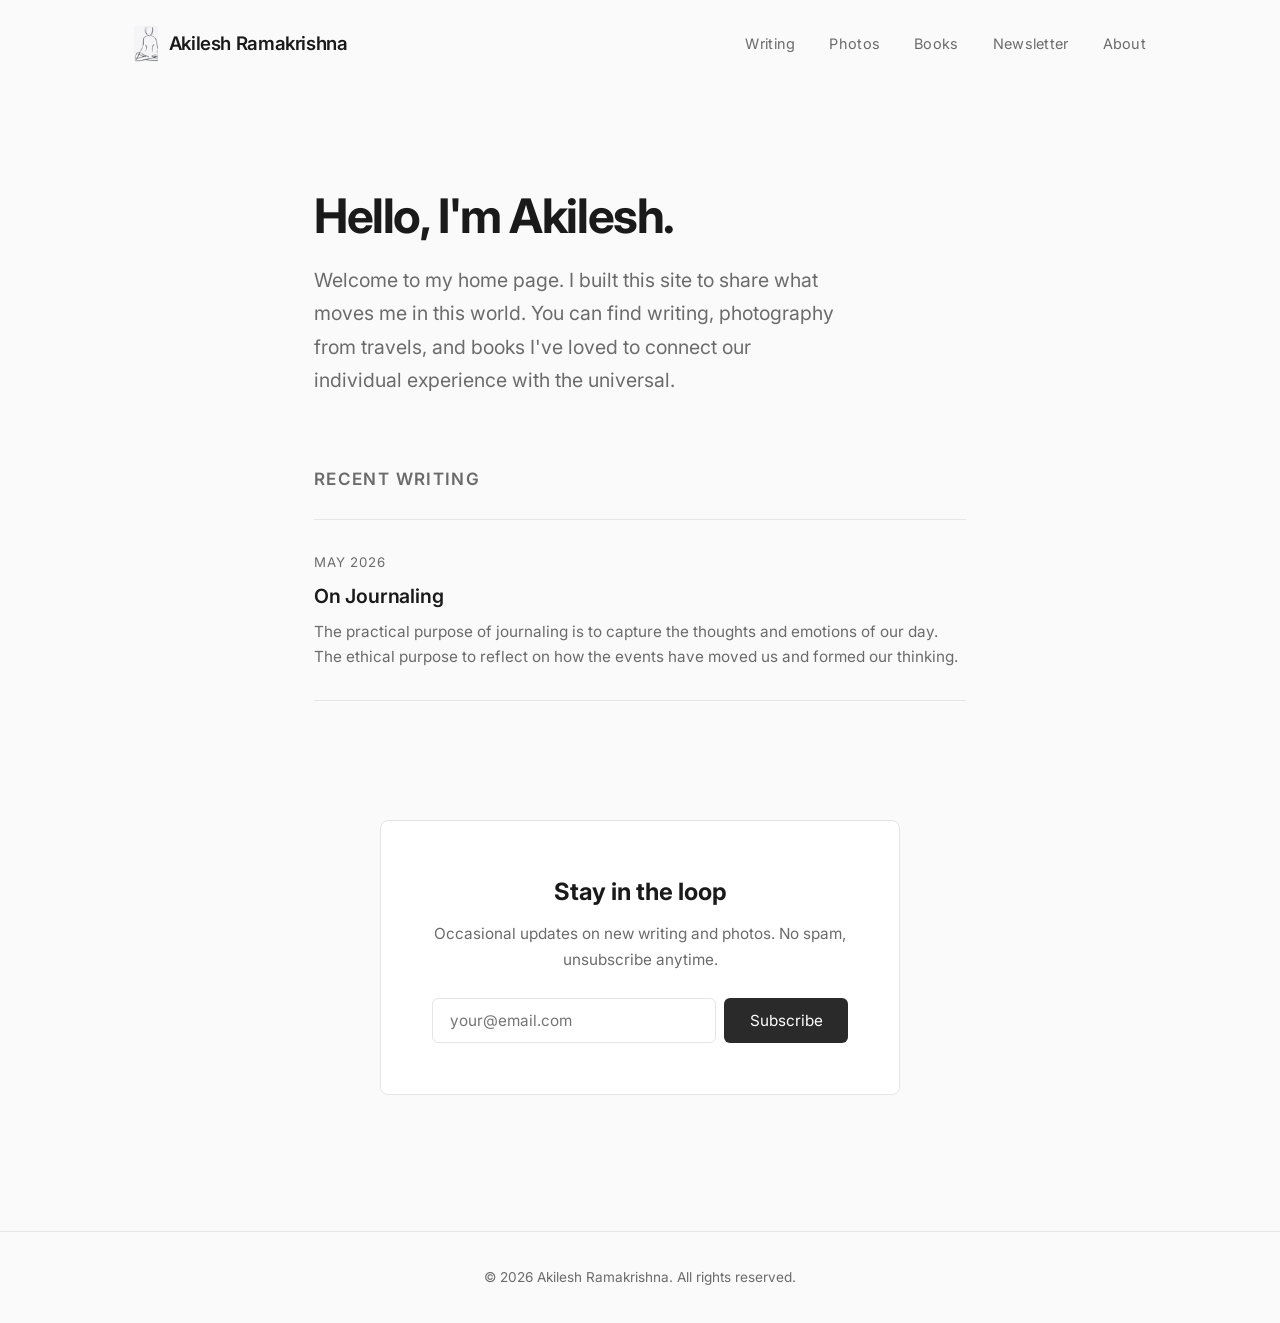
==== index.html @ 3a2b8339 "Initial site launch" ====
<!DOCTYPE html>
<html lang="en">
<head>
  <meta charset="UTF-8">
  <meta name="viewport" content="width=device-width, initial-scale=1.0">
  <title>Akilesh Ramakrishna</title>
  <meta name="description" content="Personal website of Akilesh Ramakrishna — writing, photography, books, and more.">
  <link rel="preconnect" href="https://fonts.googleapis.com">
  <link href="https://fonts.googleapis.com/css2?family=Inter:wght@400;500;600;700&display=swap" rel="stylesheet">
  <link rel="stylesheet" href="style.css">
</head>
<body>
  <nav class="site-nav">
    <a href="index.html" class="site-nav__logo"><img src="meditation_logo.png" alt="Logo">Akilesh Ramakrishna</a>
    <button class="nav-toggle" aria-label="Menu" onclick="document.querySelector('.site-nav__links').classList.toggle('open')">
      <span></span><span></span><span></span>
    </button>
    <ul class="site-nav__links">
      <li><a href="writing.html">Writing</a></li>
      <li><a href="photos.html">Photos</a></li>
      <li><a href="books.html">Books</a></li>
      <li><a href="newsletter.html">Newsletter</a></li>
      <li><a href="about.html">About</a></li>
    </ul>
  </nav>

  <main class="container">
    <section class="hero">
      <h1 class="hero__title">Hello, I'm Akilesh.</h1>
      <p class="hero__subtitle">
        Welcome to my home page. I built this site to share what moves me in this world. You can find writing, photography from travels, and books I've loved to connect our individual experience with the universal.
      </p>
    </section>

    <section style="padding-bottom: 3rem;">
      <h2 style="font-size: 1rem; font-weight: 600; text-transform: uppercase; letter-spacing: 0.08em; color: var(--color-text-muted); margin-bottom: 1.5rem;">Recent Writing</h2>
      <div class="card-list">
        <a href="on-journaling.html" class="card">
          <div class="card__date">May 2026</div>
          <div class="card__title">On Journaling</div>
          <div class="card__excerpt">The practical purpose of journaling is to capture the thoughts and emotions of our day. The ethical purpose to reflect on how the events have moved us and formed our thinking.</div>
        </a>
      </div>
    </section>

    <section class="newsletter-section">
      <div class="newsletter-box">
        <h2 class="newsletter-box__title">Stay in the loop</h2>
        <p class="newsletter-box__desc">Occasional updates on new writing and photos. No spam, unsubscribe anytime.</p>
        <form class="newsletter-form" action="https://YOUR_MAILCHIMP_URL" method="post" target="_blank">
          <input type="email" name="EMAIL" placeholder="your@email.com" required>
          <button type="submit">Subscribe</button>
        </form>
      </div>
    </section>
  </main>

  <footer class="site-footer">
    &copy; 2026 Akilesh Ramakrishna. All rights reserved.
  </footer>
</body>
</html>
---- style.css ----
/* ── Reset & Base ── */
*, *::before, *::after { box-sizing: border-box; margin: 0; padding: 0; }

:root {
  --color-bg: #fafafa;
  --color-text: #1a1a1a;
  --color-text-muted: #6b6b6b;
  --color-accent: #2a2a2a;
  --color-border: #e5e5e5;
  --color-card-bg: #ffffff;
  --color-hover: #f0f0f0;
  --font-sans: 'Inter', -apple-system, BlinkMacSystemFont, 'Segoe UI', Roboto, sans-serif;
  --font-serif: 'Georgia', 'Times New Roman', serif;
  --max-width: 720px;
  --max-width-wide: 1080px;
}

html { font-size: 17px; scroll-behavior: smooth; }

body {
  font-family: var(--font-sans);
  color: var(--color-text);
  background: var(--color-bg);
  line-height: 1.7;
  -webkit-font-smoothing: antialiased;
}

a { color: var(--color-text); text-decoration: none; }
a:hover { color: var(--color-text-muted); }

img { max-width: 100%; height: auto; display: block; }

/* ── Navigation ── */
.site-nav {
  display: flex;
  align-items: center;
  justify-content: space-between;
  max-width: var(--max-width-wide);
  margin: 0 auto;
  padding: 1.5rem 2rem;
}

.site-nav__logo {
  font-size: 1.1rem;
  font-weight: 600;
  letter-spacing: -0.02em;
  display: flex;
  align-items: center;
  gap: 0.6rem;
}

.site-nav__logo img {
  height: 36px;
  width: auto;
}

.site-nav__links {
  display: flex;
  gap: 2rem;
  list-style: none;
}

.site-nav__links a {
  font-size: 0.85rem;
  color: var(--color-text-muted);
  letter-spacing: 0.02em;
  transition: color 0.2s;
}

.site-nav__links a:hover,
.site-nav__links a.active {
  color: var(--color-text);
}

/* Mobile nav toggle */
.nav-toggle { display: none; background: none; border: none; cursor: pointer; padding: 0.5rem; }
.nav-toggle span { display: block; width: 20px; height: 2px; background: var(--color-text); margin: 4px 0; transition: 0.3s; }

/* ── Layout ── */
.container { max-width: var(--max-width); margin: 0 auto; padding: 0 2rem; }
.container--wide { max-width: var(--max-width-wide); margin: 0 auto; padding: 0 2rem; }

/* ── Hero (Home) ── */
.hero {
  padding: 6rem 0 4rem;
  text-align: left;
}

.hero__title {
  font-size: 2.8rem;
  font-weight: 700;
  letter-spacing: -0.03em;
  line-height: 1.15;
  margin-bottom: 1.2rem;
}

.hero__subtitle {
  font-size: 1.15rem;
  color: var(--color-text-muted);
  max-width: 520px;
  line-height: 1.7;
}

/* ── Section headers ── */
.section-header {
  padding: 4rem 0 2rem;
}

.section-header__title {
  font-size: 2rem;
  font-weight: 700;
  letter-spacing: -0.02em;
}

.section-header__desc {
  color: var(--color-text-muted);
  margin-top: 0.5rem;
  font-size: 0.95rem;
}

/* ── Cards (Writing / Books) ── */
.card-list {
  display: flex;
  flex-direction: column;
  gap: 1px;
  border-top: 1px solid var(--color-border);
}

.card {
  display: block;
  padding: 1.8rem 0;
  border-bottom: 1px solid var(--color-border);
  transition: background 0.15s;
}

.card:hover { background: var(--color-hover); margin: 0 -2rem; padding: 1.8rem 2rem; }

.card__date {
  font-size: 0.78rem;
  color: var(--color-text-muted);
  text-transform: uppercase;
  letter-spacing: 0.06em;
  margin-bottom: 0.4rem;
}

.card__title {
  font-size: 1.15rem;
  font-weight: 600;
  margin-bottom: 0.4rem;
  letter-spacing: -0.01em;
}

.card__excerpt {
  font-size: 0.9rem;
  color: var(--color-text-muted);
  line-height: 1.6;
}

/* ── Photo Grid ── */
.photo-grid {
  display: grid;
  grid-template-columns: repeat(3, 1fr);
  gap: 4px;
}

.photo-grid__item {
  aspect-ratio: 1;
  overflow: hidden;
  cursor: pointer;
  position: relative;
}

.photo-grid__item img {
  width: 100%;
  height: 100%;
  object-fit: cover;
  transition: transform 0.3s ease;
}

.photo-grid__item:hover img {
  transform: scale(1.03);
}

/* Photo lightbox */
.lightbox {
  display: none;
  position: fixed;
  inset: 0;
  background: rgba(0,0,0,0.92);
  z-index: 1000;
  align-items: center;
  justify-content: center;
  cursor: pointer;
}

.lightbox.active { display: flex; }

.lightbox img {
  max-width: 90vw;
  max-height: 90vh;
  object-fit: contain;
}

.lightbox__caption {
  position: absolute;
  bottom: 2rem;
  left: 50%;
  transform: translateX(-50%);
  color: #ccc;
  font-size: 0.85rem;
}

.lightbox__close {
  position: absolute;
  top: 1.5rem;
  right: 2rem;
  color: #fff;
  font-size: 1.5rem;
  cursor: pointer;
  background: none;
  border: none;
}

/* ── Books ── */
.book-card {
  display: flex;
  gap: 1.5rem;
  padding: 1.8rem 0;
  border-bottom: 1px solid var(--color-border);
}

.book-card__cover {
  width: 80px;
  height: 120px;
  background: var(--color-border);
  border-radius: 4px;
  flex-shrink: 0;
  display: flex;
  align-items: center;
  justify-content: center;
  font-size: 0.7rem;
  color: var(--color-text-muted);
}

.book-card__info { flex: 1; }

.book-card__title {
  font-size: 1.05rem;
  font-weight: 600;
  margin-bottom: 0.2rem;
}

.book-card__author {
  font-size: 0.85rem;
  color: var(--color-text-muted);
  margin-bottom: 0.5rem;
}

.book-card__notes {
  font-size: 0.88rem;
  color: var(--color-text-muted);
  line-height: 1.6;
}

/* ── Newsletter ── */
.newsletter-section {
  padding: 4rem 0;
}

.newsletter-box {
  background: var(--color-card-bg);
  border: 1px solid var(--color-border);
  border-radius: 8px;
  padding: 3rem;
  text-align: center;
  max-width: 520px;
  margin: 0 auto;
}

.newsletter-box__title {
  font-size: 1.4rem;
  font-weight: 700;
  margin-bottom: 0.5rem;
}

.newsletter-box__desc {
  color: var(--color-text-muted);
  font-size: 0.9rem;
  margin-bottom: 1.5rem;
}

.newsletter-form {
  display: flex;
  gap: 0.5rem;
}

.newsletter-form input[type="email"] {
  flex: 1;
  padding: 0.7rem 1rem;
  border: 1px solid var(--color-border);
  border-radius: 6px;
  font-size: 0.9rem;
  font-family: var(--font-sans);
  outline: none;
  transition: border-color 0.2s;
}

.newsletter-form input[type="email"]:focus {
  border-color: var(--color-accent);
}

.newsletter-form button {
  padding: 0.7rem 1.5rem;
  background: var(--color-accent);
  color: #fff;
  border: none;
  border-radius: 6px;
  font-size: 0.9rem;
  font-family: var(--font-sans);
  cursor: pointer;
  transition: opacity 0.2s;
}

.newsletter-form button:hover { opacity: 0.85; }

/* ── About ── */
.about-section {
  padding: 4rem 0;
}

.about-content {
  display: flex;
  gap: 3rem;
  align-items: flex-start;
}

.about-photo {
  width: 200px;
  height: 200px;
  border-radius: 50%;
  background: var(--color-border);
  flex-shrink: 0;
  display: flex;
  align-items: center;
  justify-content: center;
  font-size: 0.8rem;
  color: var(--color-text-muted);
  overflow: hidden;
}

.about-photo img {
  width: 100%;
  height: 100%;
  object-fit: cover;
}

.about-text { flex: 1; }

.about-text p {
  margin-bottom: 1rem;
  line-height: 1.8;
}

.about-text p:last-child { margin-bottom: 0; }

/* ── Footer ── */
.site-footer {
  border-top: 1px solid var(--color-border);
  padding: 2rem;
  text-align: center;
  font-size: 0.8rem;
  color: var(--color-text-muted);
  margin-top: 4rem;
}

/* ── Responsive ── */
@media (max-width: 768px) {
  html { font-size: 16px; }

  .site-nav { padding: 1rem 1.5rem; }
  .site-nav__links { display: none; flex-direction: column; position: absolute; top: 60px; left: 0; right: 0; background: var(--color-bg); padding: 1rem 1.5rem; border-bottom: 1px solid var(--color-border); gap: 1rem; }
  .site-nav__links.open { display: flex; }
  .nav-toggle { display: block; }

  .container, .container--wide { padding: 0 1.5rem; }
  .hero { padding: 3rem 0 2rem; }
  .hero__title { font-size: 2rem; }

  .photo-grid { grid-template-columns: repeat(2, 1fr); }

  .about-content { flex-direction: column; align-items: center; text-align: center; }
  .about-photo { width: 150px; height: 150px; }

  .newsletter-form { flex-direction: column; }

  .book-card { flex-direction: column; gap: 1rem; }
}
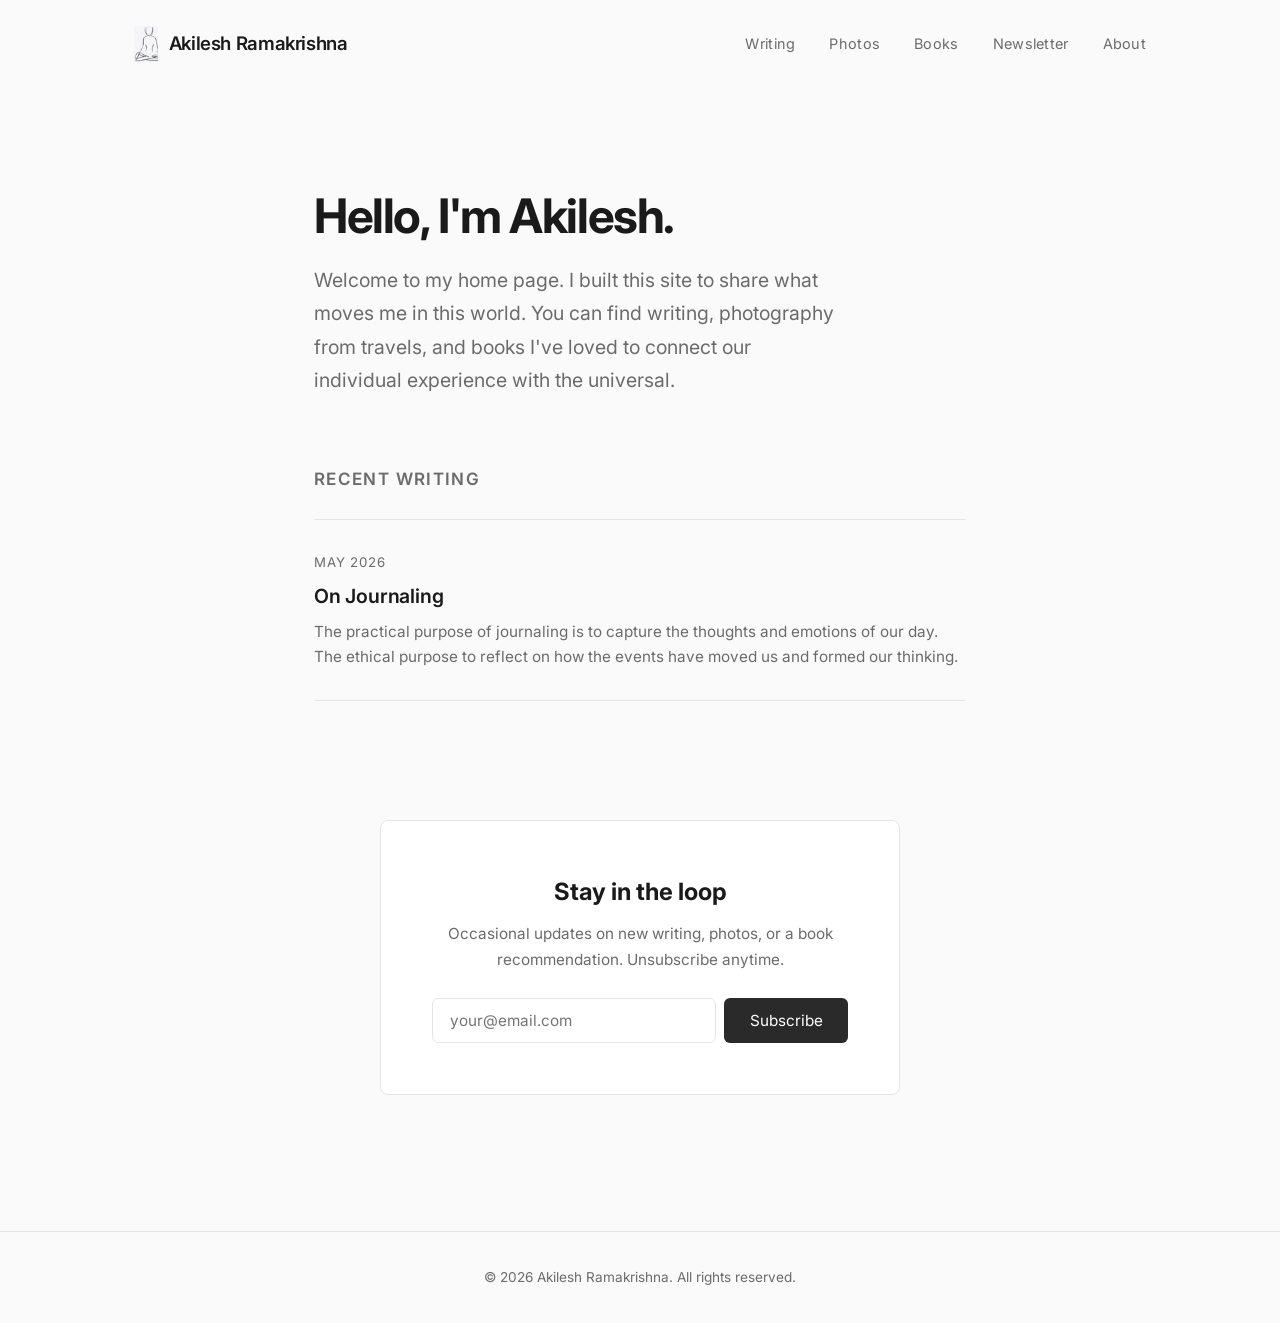
==== commit d8ba9622: "Wire up MailerLite newsletter signup with in-page thank-you - Point signup forms at MailerLite endpo" ====
--- a/index.html
+++ b/index.html
@@ -46,9 +46,11 @@
     <section class="newsletter-section">
       <div class="newsletter-box">
         <h2 class="newsletter-box__title">Stay in the loop</h2>
-        <p class="newsletter-box__desc">Occasional updates on new writing and photos. No spam, unsubscribe anytime.</p>
-        <form class="newsletter-form" action="https://YOUR_MAILCHIMP_URL" method="post" target="_blank">
-          <input type="email" name="EMAIL" placeholder="your@email.com" required>
+        <p class="newsletter-box__desc">Occasional updates on new writing, photos, or a book recommendation. Unsubscribe anytime.</p>
+        <form class="newsletter-form" action="https://assets.mailerlite.com/jsonp/2413271/forms/189576672859653472/subscribe" method="post" target="_blank">
+          <input type="email" name="fields[email]" placeholder="your@email.com" required>
+          <input type="hidden" name="ml-submit" value="1">
+          <input type="hidden" name="anticsrf" value="true">
           <button type="submit">Subscribe</button>
         </form>
       </div>
@@ -58,5 +60,22 @@
   <footer class="site-footer">
     &copy; 2026 Akilesh Ramakrishna. All rights reserved.
   </footer>
+
+  <script>
+    // Submit the MailerLite newsletter form in-page so visitors stay on the site.
+    document.querySelectorAll('.newsletter-form').forEach(function (form) {
+      form.addEventListener('submit', function (e) {
+        e.preventDefault();
+        var btn = form.querySelector('button[type="submit"]');
+        if (btn) { btn.disabled = true; btn.textContent = 'Subscribing…'; }
+        fetch(form.action, {
+          method: 'POST',
+          body: new URLSearchParams(new FormData(form))
+        }).catch(function () {}).finally(function () {
+          form.innerHTML = '<p class="newsletter-thanks">Thanks for subscribing!<span>You\'re on the list — I\'ll be in touch.</span></p>';
+        });
+      });
+    });
+  </script>
 </body>
 </html>
--- a/style.css
+++ b/style.css
@@ -323,6 +323,20 @@
 
 .newsletter-form button:hover { opacity: 0.85; }
 
+.newsletter-thanks {
+  color: var(--color-text);
+  font-weight: 600;
+  padding: 0.5rem 0;
+}
+.newsletter-thanks span {
+  display: block;
+  color: var(--color-text-muted);
+  font-weight: 400;
+  font-size: 0.9rem;
+  margin-top: 0.3rem;
+}
+.newsletter-form button[disabled] { opacity: 0.6; cursor: default; }
+
 /* ── About ── */
 .about-section {
   padding: 4rem 0;
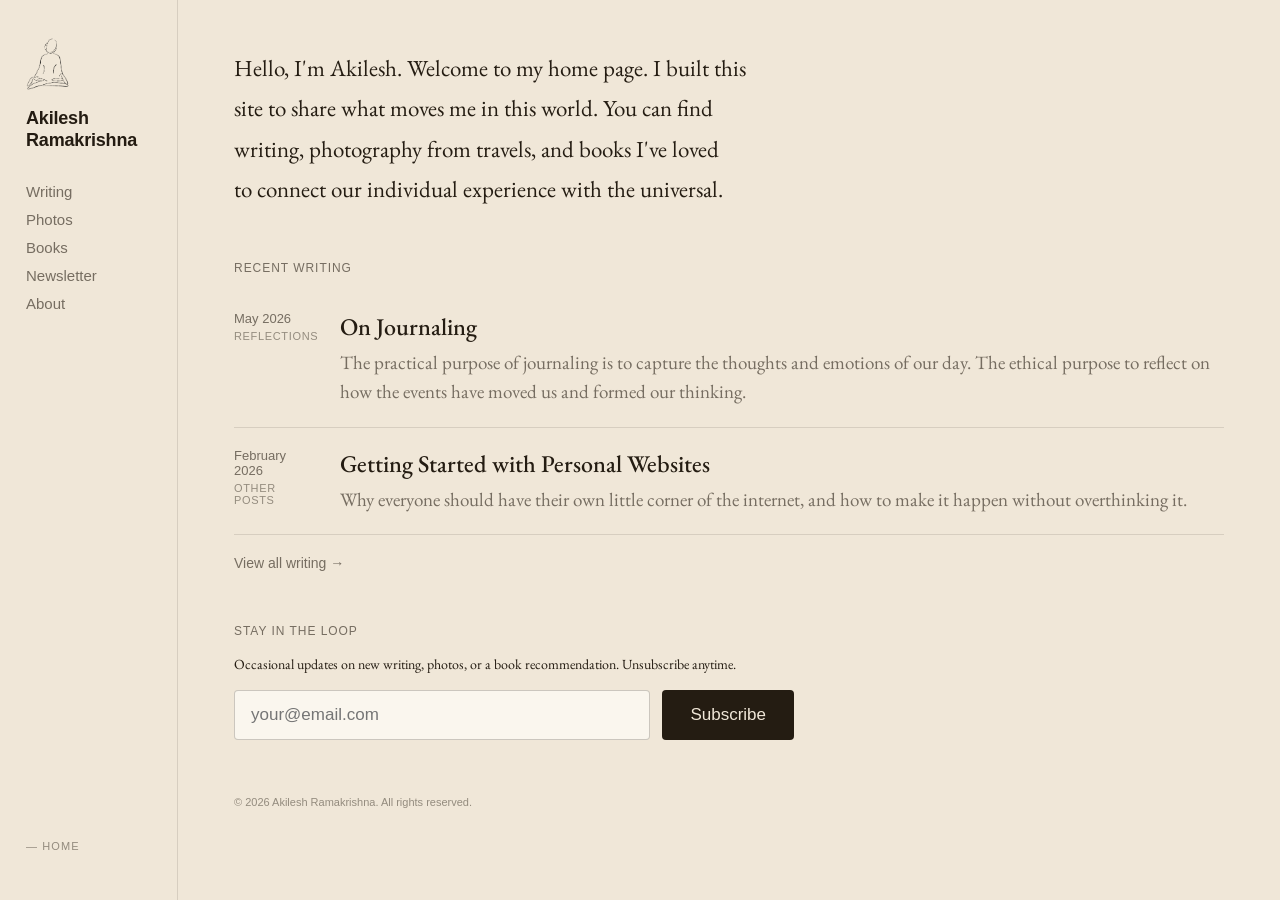
==== commit 4a2142bf: "Redesign site: sidebar layout, palette, photos page, books covers, sketch logo" ====
--- a/index.html
+++ b/index.html
@@ -4,76 +4,99 @@
   <meta charset="UTF-8">
   <meta name="viewport" content="width=device-width, initial-scale=1.0">
   <title>Akilesh Ramakrishna</title>
-  <meta name="description" content="Personal website of Akilesh Ramakrishna — writing, photography, books, and more.">
+  <meta name="description" content="Personal site of Akilesh Ramakrishna — writing, photography, and books.">
   <link rel="preconnect" href="https://fonts.googleapis.com">
-  <link href="https://fonts.googleapis.com/css2?family=Inter:wght@400;500;600;700&display=swap" rel="stylesheet">
-  <link rel="stylesheet" href="style.css">
+  <link rel="preconnect" href="https://fonts.gstatic.com" crossorigin>
+  <link href="https://fonts.googleapis.com/css2?family=EB+Garamond:ital,wght@0,400;0,500;1,400&display=swap" rel="stylesheet">
+  <link rel="stylesheet" href="styles.css">
 </head>
 <body>
-  <nav class="site-nav">
-    <a href="index.html" class="site-nav__logo"><img src="meditation_logo.png" alt="Logo">Akilesh Ramakrishna</a>
-    <button class="nav-toggle" aria-label="Menu" onclick="document.querySelector('.site-nav__links').classList.toggle('open')">
-      <span></span><span></span><span></span>
-    </button>
-    <ul class="site-nav__links">
-      <li><a href="writing.html">Writing</a></li>
-      <li><a href="photos.html">Photos</a></li>
-      <li><a href="books.html">Books</a></li>
-      <li><a href="newsletter.html">Newsletter</a></li>
-      <li><a href="about.html">About</a></li>
-    </ul>
-  </nav>
 
-  <main class="container">
-    <section class="hero">
-      <h1 class="hero__title">Hello, I'm Akilesh.</h1>
-      <p class="hero__subtitle">
-        Welcome to my home page. I built this site to share what moves me in this world. You can find writing, photography from travels, and books I've loved to connect our individual experience with the universal.
-      </p>
-    </section>
+  <aside class="sidebar">
+    <a class="sidebar__name" href="index.html"><img class="sidebar__logo" src="sketch_transparent.png" alt="">Akilesh Ramakrishna</a>
+    <nav class="sidebar__nav">
+      <a href="writing.html">Writing</a>
+      <a href="photos.html">Photos</a>
+      <a href="books.html">Books</a>
+      <a href="newsletter.html">Newsletter</a>
+      <a href="about.html">About</a>
+    </nav>
+    <div class="sidebar__bottom">
+      <div class="sidebar__label">— home</div>
+    </div>
+  </aside>
 
-    <section style="padding-bottom: 3rem;">
-      <h2 style="font-size: 1rem; font-weight: 600; text-transform: uppercase; letter-spacing: 0.08em; color: var(--color-text-muted); margin-bottom: 1.5rem;">Recent Writing</h2>
-      <div class="card-list">
-        <a href="on-journaling.html" class="card">
-          <div class="card__date">May 2026</div>
-          <div class="card__title">On Journaling</div>
-          <div class="card__excerpt">The practical purpose of journaling is to capture the thoughts and emotions of our day. The ethical purpose to reflect on how the events have moved us and formed our thinking.</div>
-        </a>
+  <main class="main">
+    <div class="main__inner">
+
+      <!-- Intro -->
+      <p class="home-intro">Hello, I'm Akilesh. Welcome to my home page. I built this site to share what moves me in this world. You can find writing, photography from travels, and books I've loved to connect our individual experience with the universal.</p>
+
+      <!-- Recent writing -->
+      <div class="section-block">
+        <div class="section-label">Recent Writing</div>
+        <div id="recent"></div>
+        <a class="view-all" href="writing.html">View all writing →</a>
       </div>
-    </section>
 
-    <section class="newsletter-section">
-      <div class="newsletter-box">
-        <h2 class="newsletter-box__title">Stay in the loop</h2>
-        <p class="newsletter-box__desc">Occasional updates on new writing, photos, or a book recommendation. Unsubscribe anytime.</p>
-        <form class="newsletter-form" action="https://assets.mailerlite.com/jsonp/2413271/forms/189576672859653472/subscribe" method="post" target="_blank">
+      <!-- Newsletter signup -->
+      <div class="section-block">
+        <div class="section-label">Stay in the Loop</div>
+        <p class="lead" style="font-size:14px; margin-bottom:14px;">Occasional updates on new writing, photos, or a book recommendation. Unsubscribe anytime.</p>
+
+        <!-- ============================================================
+             MAILERLITE INTEGRATION (see newsletter.html for details).
+             Posts to MailerLite's subscribe endpoint; email field must be
+             name="fields[email]". Submits in-page via the script below.
+             ============================================================ -->
+        <form class="nl-form" action="https://assets.mailerlite.com/jsonp/2413271/forms/189576672859653472/subscribe" method="post" target="_blank">
           <input type="email" name="fields[email]" placeholder="your@email.com" required>
           <input type="hidden" name="ml-submit" value="1">
           <input type="hidden" name="anticsrf" value="true">
           <button type="submit">Subscribe</button>
         </form>
       </div>
-    </section>
+
+      <div class="footer">© 2026 Akilesh Ramakrishna. All rights reserved.</div>
+
+    </div>
   </main>
 
-  <footer class="site-footer">
-    &copy; 2026 Akilesh Ramakrishna. All rights reserved.
-  </footer>
+  <script>
+    /* Most recent articles (keep in sync with writing.html). */
+    const ARTICLES = [
+      { title: 'On Journaling', date: 'May 2026', cat: 'reflections', href: 'on-journaling.html',
+        excerpt: "The practical purpose of journaling is to capture the thoughts and emotions of our day. The ethical purpose to reflect on how the events have moved us and formed our thinking.", cover: null },
+      { title: 'Getting Started with Personal Websites', date: 'February 2026', cat: 'other', href: '#',
+        excerpt: "Why everyone should have their own little corner of the internet, and how to make it happen without overthinking it.", cover: null },
+    ];
+    const CAT_LABEL = { reflections: 'Reflections', photos: 'Photos', climate: 'Climate Finance', other: 'Other Posts' };
+    const esc = s => String(s).replace(/[&<>"]/g, c => ({ '&':'&amp;','<':'&lt;','>':'&gt;','"':'&quot;' }[c]));
 
-  <script>
-    // Submit the MailerLite newsletter form in-page so visitors stay on the site.
-    document.querySelectorAll('.newsletter-form').forEach(function (form) {
+    document.getElementById('recent').innerHTML = ARTICLES.slice(0, 3).map(a => `
+      <article class="article">
+        <div class="article__meta">
+          <div class="article__date">${esc(a.date)}</div>
+          <div class="article__cat">${esc(CAT_LABEL[a.cat] || '')}</div>
+        </div>
+        ${a.cover ? `<img class="article__thumb" src="${esc(a.cover)}" alt="">` : ''}
+        <div class="article__body">
+          <a class="article__title" href="${esc(a.href)}">${esc(a.title)}</a>
+          <div class="article__excerpt">${esc(a.excerpt)}</div>
+        </div>
+      </article>`).join('');
+
+    // In-page MailerLite submit
+    document.querySelectorAll('.nl-form').forEach(function (form) {
       form.addEventListener('submit', function (e) {
         e.preventDefault();
         var btn = form.querySelector('button[type="submit"]');
         if (btn) { btn.disabled = true; btn.textContent = 'Subscribing…'; }
-        fetch(form.action, {
-          method: 'POST',
-          body: new URLSearchParams(new FormData(form))
-        }).catch(function () {}).finally(function () {
-          form.innerHTML = '<p class="newsletter-thanks">Thanks for subscribing!<span>You\'re on the list — I\'ll be in touch.</span></p>';
-        });
+        fetch(form.action, { method: 'POST', body: new URLSearchParams(new FormData(form)) })
+          .catch(function () {})
+          .finally(function () {
+            form.outerHTML = '<p class="nl-thanks">Thanks for subscribing!<span>You\'re on the list — I\'ll be in touch.</span></p>';
+          });
       });
     });
   </script>
--- a/styles.css
+++ b/styles.css
@@ -0,0 +1,423 @@
+/* ============================================================
+   Shared design system — Akilesh Ramakrishna
+   Used by: index, writing, books, newsletter, about, articles
+   (photos.html has its own self-contained styles)
+   ============================================================ */
+
+:root {
+  --bg: #f0e7d8;            /* warm beige */
+  --text: #241c12;          /* dark warm brown */
+  --muted: rgba(36, 28, 18, 0.6);
+  --muted-2: rgba(36, 28, 18, 0.45);
+  --faint: rgba(36, 28, 18, 0.72);
+  --border: rgba(36, 28, 18, 0.12);
+  --line: rgba(36, 28, 18, 0.22);     /* pill / control borders */
+  --sidebar-border: rgba(36, 28, 18, 0.12);
+  --serif: 'EB Garamond', Georgia, 'Times New Roman', serif;
+  --sans: -apple-system, BlinkMacSystemFont, 'Segoe UI', Roboto, sans-serif;
+}
+
+* { box-sizing: border-box; margin: 0; padding: 0; }
+
+body {
+  font-family: var(--sans);
+  background: var(--bg);
+  color: var(--text);
+  display: flex;
+  height: 100vh;
+  overflow: hidden;
+  -webkit-font-smoothing: antialiased;
+  text-rendering: optimizeLegibility;
+}
+
+/* ── Sidebar ──────────────────────────────────────────────── */
+.sidebar {
+  width: 178px;
+  flex: 0 0 178px;
+  height: 100vh;
+  padding: 34px 26px;
+  border-right: 0.5px solid var(--sidebar-border);
+  display: flex;
+  flex-direction: column;
+}
+.sidebar__logo { display: block; height: 60px; width: auto; margin-bottom: 14px; }
+.sidebar__name {
+  font-family: var(--sans);
+  font-size: 18px;
+  font-weight: 600;
+  color: var(--text);
+  text-decoration: none;
+  display: block;
+  margin-bottom: 32px;
+  letter-spacing: -0.01em;
+  line-height: 1.2;
+}
+.sidebar__nav { display: flex; flex-direction: column; gap: 11px; }
+.sidebar__nav a {
+  font-family: var(--sans);
+  font-size: 15px;
+  color: var(--muted);
+  text-decoration: none;
+  transition: color 0.15s;
+  width: max-content;
+}
+.sidebar__nav a:hover { color: var(--text); }
+.sidebar__nav a.active { color: var(--text); font-weight: 500; }
+
+.sidebar__bottom { margin-top: auto; }
+.sidebar__label {
+  font-family: var(--sans);
+  font-size: 11px;
+  text-transform: uppercase;
+  letter-spacing: 0.1em;
+  color: var(--muted-2);
+  margin-bottom: 14px;
+}
+
+/* Filter pills (match the photos page toggle buttons) */
+.sidebar__filters { display: flex; flex-direction: column; align-items: flex-start; gap: 8px; }
+.filter-link {
+  font-family: var(--sans);
+  font-size: 12px;
+  color: var(--muted);
+  background: transparent;
+  border: 0.5px solid var(--line);
+  border-radius: 999px;
+  padding: 6px 13px;
+  cursor: pointer;
+  width: max-content;
+  transition: color 0.15s, background 0.15s, border-color 0.15s;
+}
+.filter-link:hover { color: var(--text); border-color: rgba(36, 28, 18, 0.4); }
+.filter-link.active { color: var(--bg); background: var(--text); border-color: var(--text); }
+
+/* ── Main content (left-justified, fills the page) ────────── */
+.main {
+  flex: 1;
+  height: 100vh;
+  overflow-y: auto;
+  padding: 48px 56px;
+}
+.main__inner { max-width: none; }
+
+.section-label {
+  font-family: var(--sans);
+  font-size: 12px;
+  text-transform: uppercase;
+  letter-spacing: 0.08em;
+  color: var(--muted);
+  margin-bottom: 16px;
+}
+.section-block { margin-bottom: 52px; }
+
+/* ── Writing rows ─────────────────────────────────────────── */
+.year-divider {
+  font-family: var(--sans);
+  font-size: 13px;
+  text-transform: uppercase;
+  letter-spacing: 0.14em;
+  color: var(--muted);
+  margin: 32px 0 12px;
+}
+.year-divider:first-child { margin-top: 0; }
+.article {
+  display: flex;
+  gap: 22px;
+  align-items: flex-start;
+  padding: 20px 0;
+  border-bottom: 0.5px solid var(--border);
+}
+.article__meta { flex: 0 0 84px; min-width: 84px; }
+.article__date { font-family: var(--sans); font-size: 13px; color: var(--muted); }
+.article__cat {
+  font-family: var(--sans);
+  font-size: 11px;
+  text-transform: uppercase;
+  letter-spacing: 0.06em;
+  color: var(--muted-2);
+  margin-top: 4px;
+}
+.article__thumb {
+  flex: 0 0 96px;
+  width: 96px;
+  height: 64px;
+  border-radius: 2px;
+  object-fit: cover;
+}
+.article__body { flex: 1; }
+.article__title {
+  font-family: var(--serif);
+  font-size: 24px;
+  font-weight: 500;
+  color: var(--text);
+  text-decoration: none;
+  display: block;
+  transition: color 0.15s;
+}
+.article__title:hover { color: var(--faint); }
+.article__excerpt {
+  font-family: var(--serif);
+  font-size: 19px;
+  line-height: 1.55;
+  color: var(--muted);
+  margin-top: 6px;
+}
+
+/* ── Books ────────────────────────────────────────────────── */
+.reading-grid {
+  display: grid;
+  grid-template-columns: repeat(2, 1fr);
+  gap: 16px;
+  max-width: 680px;
+  margin-bottom: 8px;
+}
+.read-card {
+  display: flex;
+  gap: 14px;
+  border: 0.5px solid var(--border);
+  border-radius: 4px;
+  padding: 15px;
+}
+.read-card__cover {
+  flex: 0 0 60px;
+  width: 60px;
+  aspect-ratio: 2 / 3;
+  object-fit: cover;
+  border-radius: 2px;
+  background: var(--border);
+}
+.read-card__genre {
+  font-family: var(--sans);
+  font-size: 11px;
+  text-transform: uppercase;
+  letter-spacing: 0.06em;
+  color: var(--muted-2);
+}
+.read-card__title { font-family: var(--sans); font-size: 15px; font-weight: 500; margin-top: 4px; }
+.read-card__author { font-family: var(--sans); font-size: 13px; color: var(--muted); margin-top: 3px; }
+
+.year-block { margin-bottom: 44px; }
+.year-head { display: flex; align-items: center; gap: 14px; margin-bottom: 22px; }
+.year-head__label {
+  font-family: var(--sans);
+  font-size: 13px;
+  text-transform: uppercase;
+  letter-spacing: 0.14em;
+  color: var(--muted);
+}
+.rule { flex: 1; height: 0.5px; background: var(--border); border: none; }
+
+.genre-block { margin-bottom: 28px; }
+.genre-label {
+  display: flex;
+  align-items: center;
+  gap: 12px;
+  font-family: var(--sans);
+  font-size: 12px;
+  text-transform: uppercase;
+  letter-spacing: 0.08em;
+  color: var(--muted);
+  margin-bottom: 18px;
+}
+.book-grid {
+  display: grid;
+  grid-template-columns: repeat(auto-fill, minmax(88px, 1fr));
+  gap: 24px 18px;
+}
+.book__dot {
+  width: 5px;
+  height: 5px;
+  border-radius: 50%;
+  background: rgba(36, 28, 18, 0.5);
+  margin: 0 0 6px 1px;
+}
+.book__cover {
+  width: 100%;
+  aspect-ratio: 2 / 3;
+  object-fit: cover;
+  border-radius: 2px;
+  background: var(--border);
+  display: block;
+}
+.book__cover--ph {
+  display: flex;
+  align-items: center;
+  justify-content: center;
+  font-family: var(--sans);
+  font-size: 10px;
+  text-transform: uppercase;
+  letter-spacing: 0.05em;
+  color: var(--muted);
+  text-align: center;
+  padding: 5px;
+}
+.book__title { font-family: var(--serif); font-size: 14px; line-height: 1.3; margin-top: 7px; }
+.book__author { font-family: var(--sans); font-size: 11px; color: var(--muted); margin-top: 2px; }
+
+/* ── Prose / intros ───────────────────────────────────────── */
+.prose { font-family: var(--serif); color: var(--text); }
+.home-intro {
+  font-family: var(--serif);
+  font-size: 23px;
+  line-height: 1.75;
+  max-width: 660px;
+  margin-bottom: 52px;
+  text-wrap: balance; /* avoid a lone word on the last line */
+}
+.home-logo { width: 24px; height: 24px; display: block; margin-bottom: 22px; }
+.lead {
+  font-family: var(--serif);
+  font-size: 26px;
+  line-height: 1.55;
+  margin-bottom: 40px;
+}
+
+/* ── Newsletter form ──────────────────────────────────────── */
+.nl-sub { font-family: var(--sans); font-size: 18px; color: var(--muted); margin-bottom: 22px; }
+.nl-form { display: flex; gap: 12px; max-width: 560px; margin-bottom: 16px; }
+.nl-form input[type="email"] {
+  flex: 1;
+  font-family: var(--sans);
+  font-size: 17px;
+  padding: 14px 16px;
+  color: var(--text);
+  background: #faf6ee;
+  border: 0.5px solid var(--line);
+  border-radius: 4px;
+}
+.nl-form input[type="email"]:focus { outline: none; border-color: rgba(36, 28, 18, 0.4); }
+.nl-form button {
+  font-family: var(--sans);
+  font-size: 17px;
+  font-weight: 500;
+  padding: 14px 28px;
+  color: var(--bg);
+  background: var(--text);
+  border: none;
+  border-radius: 4px;
+  cursor: pointer;
+  transition: opacity 0.15s;
+}
+.nl-form button:hover { opacity: 0.88; }
+.nl-fine { font-family: var(--sans); font-size: 14px; color: var(--muted); }
+.nl-thanks { font-family: var(--serif); font-size: 23px; color: var(--text); max-width: 560px; }
+.nl-thanks span { display: block; font-size: 16px; color: var(--muted); margin-top: 5px; }
+
+/* ── Info cards (newsletter "what to expect") ─────────────── */
+.card-3 {
+  display: grid;
+  grid-template-columns: repeat(3, 1fr);
+  gap: 24px;
+}
+.info-card { border: 0.5px solid var(--border); border-radius: 6px; padding: 30px 30px; }
+.info-card__title { font-family: var(--sans); font-size: 21px; font-weight: 500; margin-bottom: 12px; }
+.info-card__desc { font-family: var(--serif); font-size: 18px; line-height: 1.5; color: var(--muted); }
+
+/* ── About ────────────────────────────────────────────────── */
+.about-photo { width: 132px; height: 132px; border-radius: 50%; object-fit: cover; margin-bottom: 32px; }
+.about-prose p {
+  font-family: var(--serif);
+  font-size: 25px;
+  line-height: 1.7;
+  margin-bottom: 28px;
+}
+.contact { margin-top: 48px; padding-top: 32px; border-top: 0.5px solid var(--border); }
+.contact a {
+  font-family: var(--sans);
+  font-size: 18px;
+  color: var(--text);
+  text-decoration: none;
+  display: block;
+  margin-top: 12px;
+}
+.contact a:hover { color: var(--muted); }
+
+/* ── Footer / links ───────────────────────────────────────── */
+.view-all {
+  font-family: var(--sans);
+  font-size: 14px;
+  color: var(--muted);
+  text-decoration: none;
+  display: inline-block;
+  margin-top: 20px;
+}
+.view-all:hover { color: var(--text); }
+.footer {
+  font-family: var(--sans);
+  font-size: 11px;
+  color: var(--muted-2);
+  margin-top: 56px;
+  padding-bottom: 24px;
+}
+
+/* ── Article (individual post) ────────────────────────────── */
+.post { max-width: 760px; }
+.post__date {
+  font-family: var(--sans);
+  font-size: 13px;
+  text-transform: uppercase;
+  letter-spacing: 0.08em;
+  color: var(--muted);
+  margin-bottom: 14px;
+}
+.post__title {
+  font-family: var(--serif);
+  font-size: 40px;
+  font-weight: 500;
+  line-height: 1.18;
+  letter-spacing: -0.01em;
+  margin-bottom: 32px;
+}
+.post__body { font-family: var(--serif); font-size: 20px; line-height: 1.8; color: var(--text); }
+.post__body p { margin-bottom: 22px; }
+.post__body h2 {
+  font-family: var(--sans);
+  font-size: 17px;
+  font-weight: 600;
+  letter-spacing: 0;
+  margin: 36px 0 14px;
+}
+.post__body blockquote {
+  border-left: 2px solid var(--border);
+  padding-left: 18px;
+  margin: 24px 0;
+  color: var(--muted);
+  font-style: italic;
+}
+.post__body img { max-width: 100%; display: block; border-radius: 4px; margin: 28px 0; }
+.post__body code {
+  font-family: ui-monospace, SFMono-Regular, Menlo, monospace;
+  font-size: 0.85em;
+  background: rgba(36, 28, 18, 0.06);
+  padding: 1px 5px;
+  border-radius: 3px;
+}
+.post__back {
+  font-family: var(--sans);
+  font-size: 14px;
+  color: var(--muted);
+  text-decoration: none;
+  display: inline-block;
+  margin-top: 44px;
+  padding-top: 28px;
+  border-top: 0.5px solid var(--border);
+}
+.post__back:hover { color: var(--text); }
+
+/* ── Mobile fallback ──────────────────────────────────────── */
+@media (max-width: 640px) {
+  body { flex-direction: column; height: auto; overflow: visible; }
+  .sidebar {
+    width: 100%;
+    flex-basis: auto;
+    height: auto;
+    border-right: none;
+    border-bottom: 0.5px solid var(--sidebar-border);
+  }
+  .sidebar__bottom { margin-top: 20px; }
+  .sidebar__nav { flex-flow: row wrap; gap: 16px; }
+  .sidebar__filters { flex-flow: row wrap; gap: 8px; }
+  .main { height: auto; overflow: visible; padding: 32px 24px; }
+  .card-3 { grid-template-columns: 1fr; }
+  .reading-grid { grid-template-columns: 1fr; }
+}
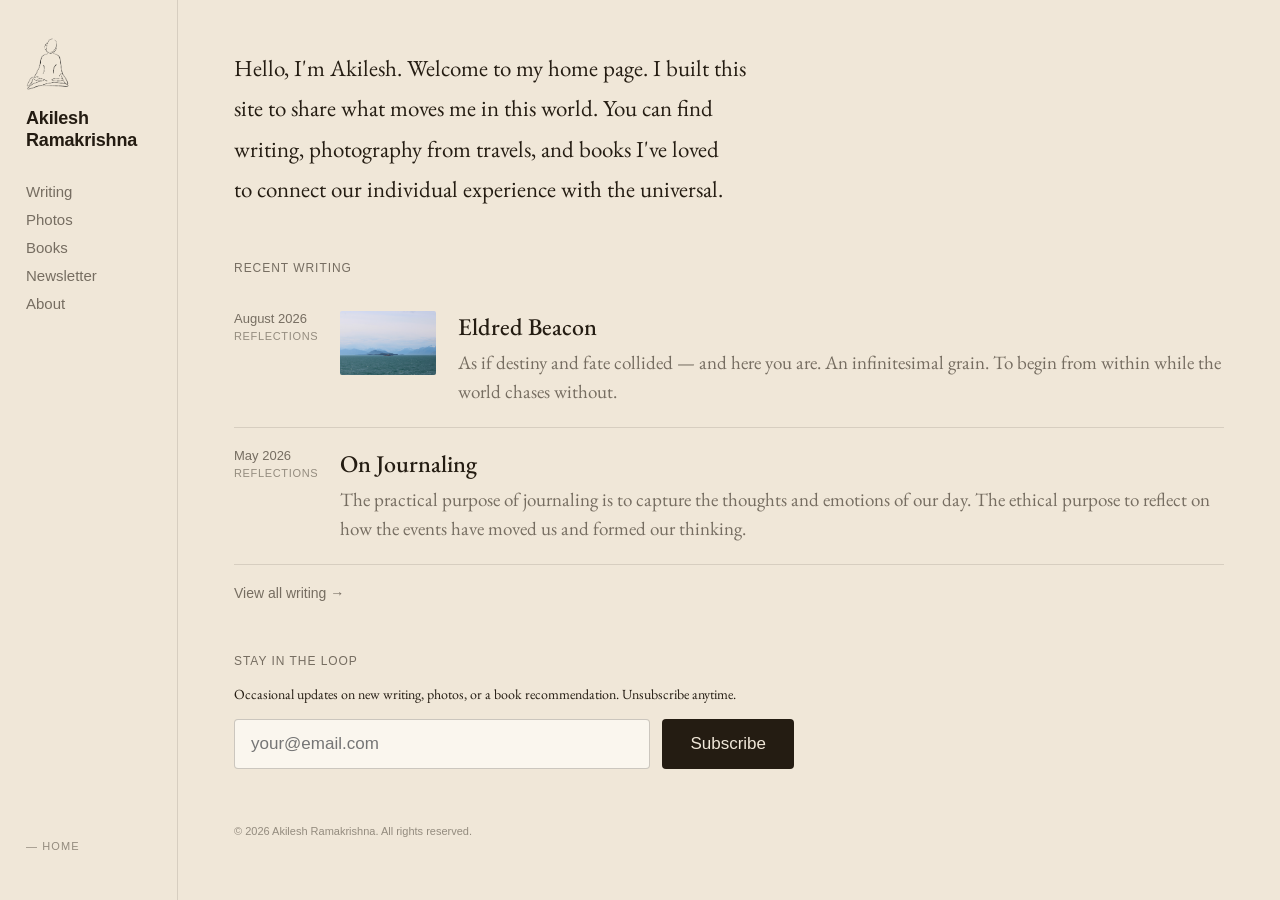
==== commit 490da88c: "Eldred rock post and photo" ====
--- a/index.html
+++ b/index.html
@@ -65,10 +65,10 @@
   <script>
     /* Most recent articles (keep in sync with writing.html). */
     const ARTICLES = [
+      { title: 'Eldred Beacon', date: 'August 2026', cat: 'reflections', href: 'eldred-beacon.html',
+        excerpt: "As if destiny and fate collided — and here you are. An infinitesimal grain. To begin from within while the world chases without.", cover: 'lighthouse.jpg' },
       { title: 'On Journaling', date: 'May 2026', cat: 'reflections', href: 'on-journaling.html',
         excerpt: "The practical purpose of journaling is to capture the thoughts and emotions of our day. The ethical purpose to reflect on how the events have moved us and formed our thinking.", cover: null },
-      { title: 'Getting Started with Personal Websites', date: 'February 2026', cat: 'other', href: '#',
-        excerpt: "Why everyone should have their own little corner of the internet, and how to make it happen without overthinking it.", cover: null },
     ];
     const CAT_LABEL = { reflections: 'Reflections', photos: 'Photos', climate: 'Climate Finance', other: 'Other Posts' };
     const esc = s => String(s).replace(/[&<>"]/g, c => ({ '&':'&amp;','<':'&lt;','>':'&gt;','"':'&quot;' }[c]));
--- a/styles.css
+++ b/styles.css
@@ -391,6 +391,16 @@
   background: rgba(36, 28, 18, 0.06);
   padding: 1px 5px;
   border-radius: 3px;
+}
+.post__figure { margin: 34px 0 0; }
+.post__figure img { max-width: 100%; display: block; border-radius: 4px; }
+.post__figure figcaption {
+  font-family: var(--serif);
+  font-style: italic;
+  font-size: 14px;
+  color: var(--muted);
+  text-align: center;
+  margin-top: 12px;
 }
 .post__back {
   font-family: var(--sans);
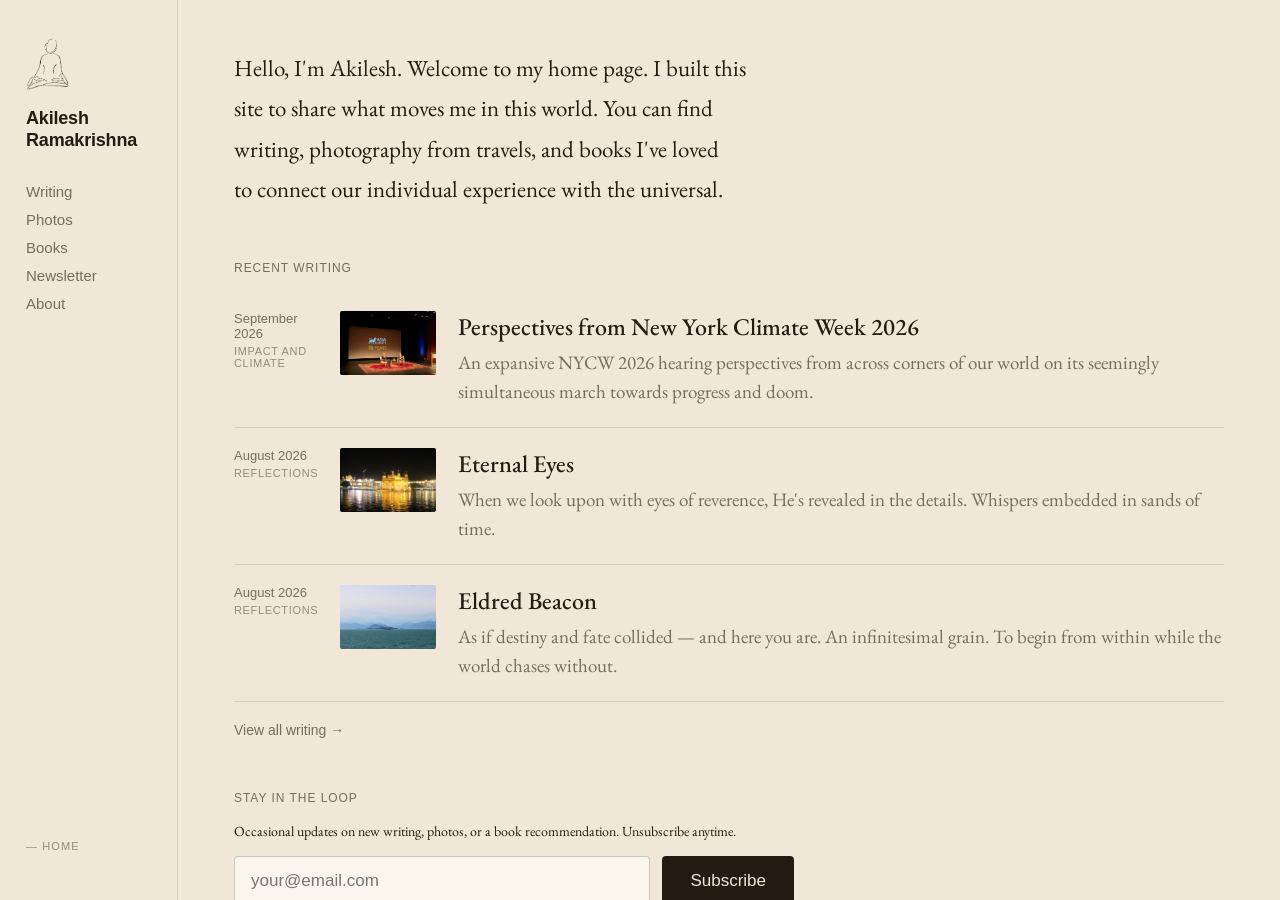
==== commit 64441028: "Add Climate Week & Eternal Eyes posts, new book covers, Golden Temple & Sitka photos" ====
--- a/index.html
+++ b/index.html
@@ -65,12 +65,16 @@
   <script>
     /* Most recent articles (keep in sync with writing.html). */
     const ARTICLES = [
+      { title: 'Perspectives from New York Climate Week 2026', date: 'September 2026', cat: 'climate', href: 'climate-week-nyc-2026.html',
+        excerpt: "An expansive NYCW 2026 hearing perspectives from across corners of our world on its seemingly simultaneous march towards progress and doom.", cover: 'climate-asia-society.jpg' },
+      { title: 'Eternal Eyes', date: 'August 2026', cat: 'reflections', href: 'eternal-eyes.html',
+        excerpt: "When we look upon with eyes of reverence, He's revealed in the details. Whispers embedded in sands of time.", cover: 'golden-temple-night.jpg' },
       { title: 'Eldred Beacon', date: 'August 2026', cat: 'reflections', href: 'eldred-beacon.html',
         excerpt: "As if destiny and fate collided — and here you are. An infinitesimal grain. To begin from within while the world chases without.", cover: 'lighthouse.jpg' },
       { title: 'On Journaling', date: 'May 2026', cat: 'reflections', href: 'on-journaling.html',
         excerpt: "The practical purpose of journaling is to capture the thoughts and emotions of our day. The ethical purpose to reflect on how the events have moved us and formed our thinking.", cover: null },
     ];
-    const CAT_LABEL = { reflections: 'Reflections', photos: 'Photos', climate: 'Climate Finance', other: 'Other Posts' };
+    const CAT_LABEL = { reflections: 'Reflections', photos: 'Photos', climate: 'Impact and Climate', other: 'Other Posts' };
     const esc = s => String(s).replace(/[&<>"]/g, c => ({ '&':'&amp;','<':'&lt;','>':'&gt;','"':'&quot;' }[c]));
 
     document.getElementById('recent').innerHTML = ARTICLES.slice(0, 3).map(a => `
--- a/styles.css
+++ b/styles.css
@@ -394,6 +394,36 @@
 }
 .post__figure { margin: 34px 0 0; }
 .post__figure img { max-width: 100%; display: block; border-radius: 4px; }
+.post__figure img + img { margin-top: 16px; }
+/* Verse / poems: tighter lines within a stanza, space between stanzas */
+.post__verse p { line-height: 1.5; margin-bottom: 1.4em; }
+
+/* In-body links */
+.post__body a {
+  color: var(--text);
+  text-decoration: underline;
+  text-decoration-thickness: 1px;
+  text-underline-offset: 2px;
+  transition: color 0.15s;
+}
+.post__body a:hover { color: var(--muted); }
+
+/* Trailing mention lines (e.g. people/orgs tagged) */
+.post__mentions {
+  font-family: var(--sans);
+  font-size: 14px;
+  color: var(--muted);
+  margin-top: 10px;
+  margin-bottom: 22px;
+}
+.post__mentions a { color: var(--muted); text-underline-offset: 2px; }
+.post__mentions a:hover { color: var(--text); }
+
+/* Small inline section photos (kept compact so they don't dominate) */
+.post__shot { margin: 18px 0 6px; }
+.post__shot img { display: block; width: 100%; max-width: 300px; border-radius: 4px; }
+.post__shots { display: flex; flex-wrap: wrap; gap: 12px; margin: 18px 0 6px; }
+.post__shots img { width: calc(50% - 6px); max-width: 250px; border-radius: 4px; }
 .post__figure figcaption {
   font-family: var(--serif);
   font-style: italic;
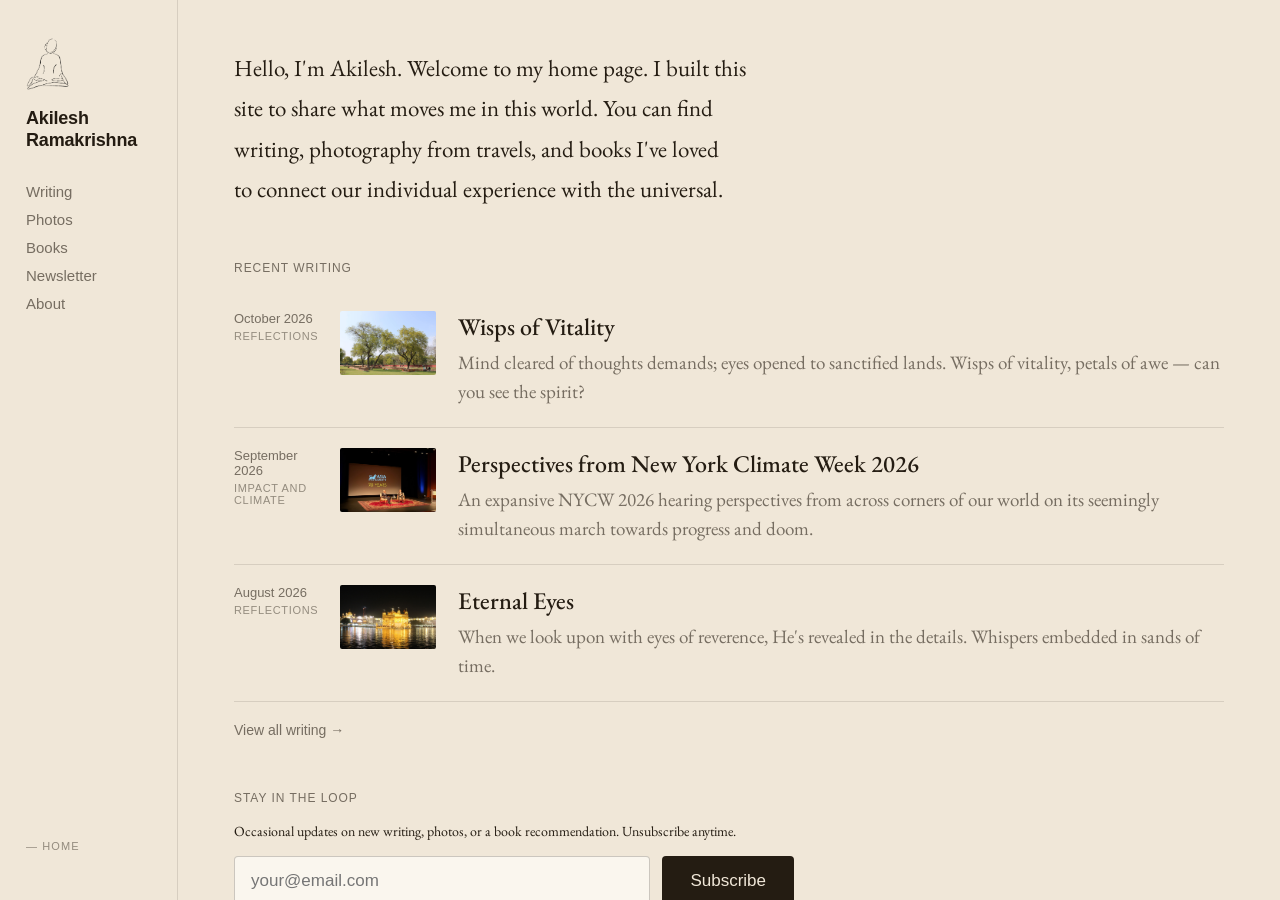
==== commit 414480b7: "Add Wisps of Vitality post and Sarnath photo (watermarked) to gallery" ====
--- a/index.html
+++ b/index.html
@@ -65,6 +65,8 @@
   <script>
     /* Most recent articles (keep in sync with writing.html). */
     const ARTICLES = [
+      { title: 'Wisps of Vitality', date: 'October 2026', cat: 'reflections', href: 'wisps-of-vitality.html',
+        excerpt: "Mind cleared of thoughts demands; eyes opened to sanctified lands. Wisps of vitality, petals of awe — can you see the spirit?", cover: 'wisps-vitality.jpg' },
       { title: 'Perspectives from New York Climate Week 2026', date: 'September 2026', cat: 'climate', href: 'climate-week-nyc-2026.html',
         excerpt: "An expansive NYCW 2026 hearing perspectives from across corners of our world on its seemingly simultaneous march towards progress and doom.", cover: 'climate-asia-society.jpg' },
       { title: 'Eternal Eyes', date: 'August 2026', cat: 'reflections', href: 'eternal-eyes.html',
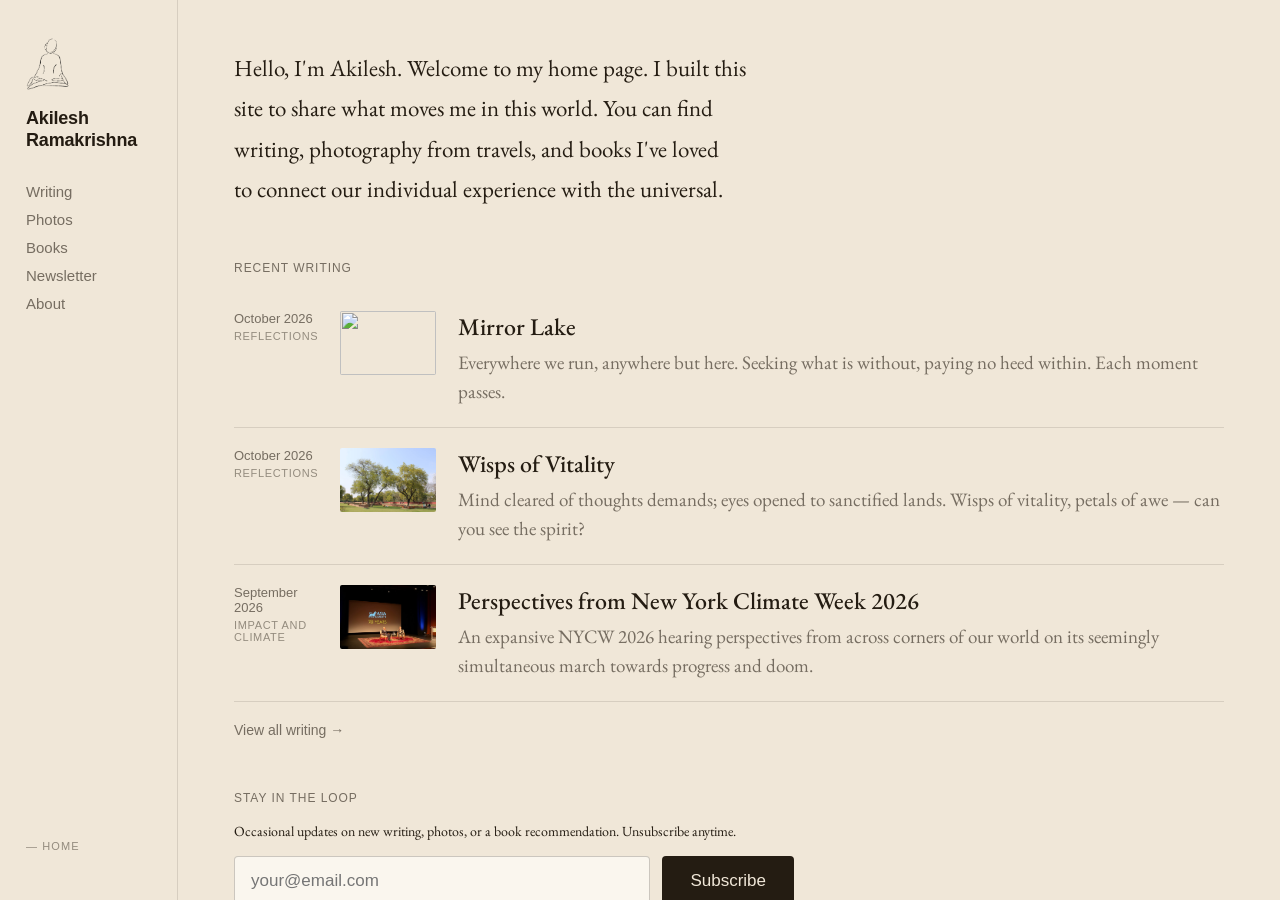
==== commit 189191ed: "Rename post title to Mirror Lake" ====
--- a/index.html
+++ b/index.html
@@ -65,6 +65,8 @@
   <script>
     /* Most recent articles (keep in sync with writing.html). */
     const ARTICLES = [
+      { title: 'Mirror Lake', date: 'October 2026', cat: 'reflections', href: 'here-now.html',
+        excerpt: "Everywhere we run, anywhere but here. Seeking what is without, paying no heed within. Each moment passes.", cover: 'here-now.jpg' },
       { title: 'Wisps of Vitality', date: 'October 2026', cat: 'reflections', href: 'wisps-of-vitality.html',
         excerpt: "Mind cleared of thoughts demands; eyes opened to sanctified lands. Wisps of vitality, petals of awe — can you see the spirit?", cover: 'wisps-vitality.jpg' },
       { title: 'Perspectives from New York Climate Week 2026', date: 'September 2026', cat: 'climate', href: 'climate-week-nyc-2026.html',
